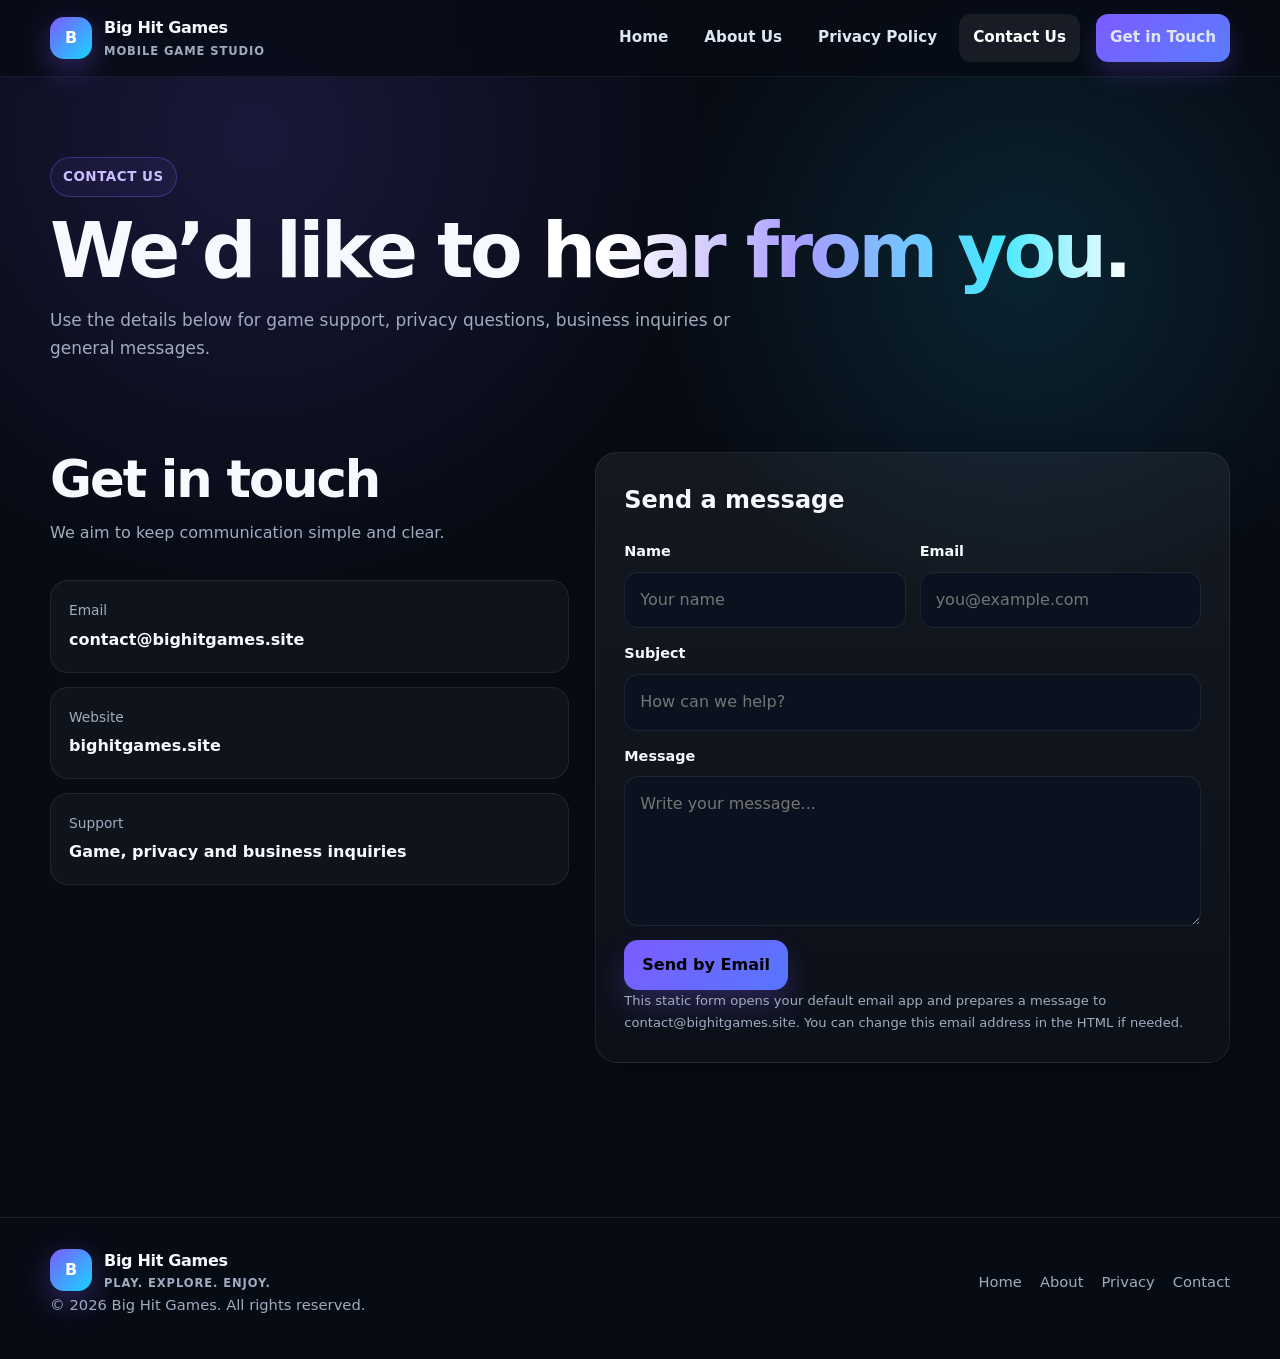
==== contact/index.html @ e3ad35cf "Add files via upload" ====
<!doctype html>
<html lang="en">
<head>
<meta charset="utf-8">
<meta name="viewport" content="width=device-width,initial-scale=1">
<title>Contact Us | Big Hit Games</title>
<meta name="description" content="Contact Big Hit Games for game support, privacy questions, business inquiries and general messages.">
<meta name="theme-color" content="#070b14">
<link rel="icon" href="/assets/img/favicon.svg" type="image/svg+xml">
<meta property="og:title" content="Contact Us | Big Hit Games">
<meta property="og:description" content="Contact Big Hit Games for game support, privacy questions, business inquiries and general messages.">
<meta property="og:type" content="website">
<meta property="og:url" content="https://bighitgames.site/">
<link rel="canonical" href="https://bighitgames.site/">
<link rel="stylesheet" href="/assets/css/style.css">
</head>
<body>

<header class="site-header">
  <div class="container nav">
    <a href="/" class="brand" aria-label="Big Hit Games Home">
      <span class="brand-mark">B</span>
      <span>Big Hit Games<small>Mobile Game Studio</small></span>
    </a>
    <button class="menu-btn" aria-label="Open navigation" data-menu-btn>
      <svg viewBox="0 0 24 24" fill="none" stroke="currentColor" stroke-width="2"><path d="M4 6h16M4 12h16M4 18h16"/></svg>
    </button>
    <nav class="nav-links" data-nav-links aria-label="Primary">
      <a href="/">Home</a>
      <a href="/about/">About Us</a>
      <a href="/privacypolicy/">Privacy Policy</a>
      <a href="/contact/" class="active">Contact Us</a>
      <a class="nav-cta" href="/contact/">Get in Touch</a>
    </nav>
  </div>
</header>
<main>

<section class="page-hero">
  <div class="container reveal">
    <span class="eyebrow">Contact Us</span>
    <h1>We’d like to <span class="gradient-text">hear from you.</span></h1>
    <p>Use the details below for game support, privacy questions, business inquiries or general messages.</p>
  </div>
</section>
<section class="section" style="padding-top:24px">
  <div class="container contact-grid">
    <div class="reveal">
      <div class="section-title"><h2>Get in touch</h2><p>We aim to keep communication simple and clear.</p></div>
      <div class="contact-list">
        <div class="contact-item"><span>Email</span><strong><a href="mailto:contact@bighitgames.site">contact@bighitgames.site</a></strong></div>
        <div class="contact-item"><span>Website</span><strong>bighitgames.site</strong></div>
        <div class="contact-item"><span>Support</span><strong>Game, privacy and business inquiries</strong></div>
      </div>
    </div>
    <div class="card form-card reveal">
      <h2 style="margin-top:0">Send a message</h2>
      <form data-contact-form>
        <div class="form-row">
          <div class="field"><label for="name">Name</label><input id="name" name="name" required placeholder="Your name"></div>
          <div class="field"><label for="email">Email</label><input id="email" type="email" name="email" required placeholder="you@example.com"></div>
        </div>
        <div class="field"><label for="subject">Subject</label><input id="subject" name="subject" required placeholder="How can we help?"></div>
        <div class="field"><label for="message">Message</label><textarea id="message" name="message" required placeholder="Write your message..."></textarea></div>
        <button class="btn btn-primary" type="submit" style="border:0;cursor:pointer">Send by Email</button>
        <p class="note">This static form opens your default email app and prepares a message to contact@bighitgames.site. You can change this email address in the HTML if needed.</p>
      </form>
    </div>
  </div>
</section>

</main>

<footer class="footer">
  <div class="container footer-inner">
    <div>
      <div class="brand"><span class="brand-mark">B</span><span>Big Hit Games<small>Play. Explore. Enjoy.</small></span></div>
      <div class="copyright">© <span data-year></span> Big Hit Games. All rights reserved.</div>
    </div>
    <div class="footer-links">
      <a href="/">Home</a>
      <a href="/about/">About</a>
      <a href="/privacypolicy/">Privacy</a>
      <a href="/contact/">Contact</a>
    </div>
  </div>
</footer>
<script src="/assets/js/main.js"></script>

</body>
</html>
---- assets/css/style.css ----
:root{
  --bg:#070b14;
  --bg-soft:#0d1424;
  --panel:#101a2e;
  --panel-2:#13213a;
  --text:#f7f9ff;
  --muted:#9facbf;
  --brand:#7c5cff;
  --brand-2:#17d5ff;
  --accent:#ff4ecd;
  --line:rgba(255,255,255,.08);
  --shadow:0 24px 60px rgba(0,0,0,.35);
  --radius:22px;
  --max:1180px;
}
*{box-sizing:border-box}
html{scroll-behavior:smooth}
body{
  margin:0;
  color:var(--text);
  background:
    radial-gradient(circle at 20% 10%, rgba(124,92,255,.16), transparent 28%),
    radial-gradient(circle at 80% 20%, rgba(23,213,255,.12), transparent 24%),
    var(--bg);
  font-family:Inter,ui-sans-serif,system-ui,-apple-system,BlinkMacSystemFont,"Segoe UI",sans-serif;
  line-height:1.65;
  overflow-x:hidden;
}
a{color:inherit;text-decoration:none}
img{max-width:100%;display:block}
button,input,textarea{font:inherit}
.container{width:min(var(--max),calc(100% - 40px));margin-inline:auto}
.site-header{
  position:sticky;top:0;z-index:100;
  background:rgba(7,11,20,.78);
  backdrop-filter:blur(18px);
  border-bottom:1px solid rgba(255,255,255,.06);
}
.nav{
  min-height:76px;display:flex;align-items:center;justify-content:space-between;gap:24px;
}
.brand{display:flex;align-items:center;gap:12px;font-weight:800;letter-spacing:-.02em}
.brand-mark{
  width:42px;height:42px;border-radius:14px;display:grid;place-items:center;
  background:linear-gradient(135deg,var(--brand),var(--brand-2));
  box-shadow:0 10px 30px rgba(124,92,255,.35);
  font-weight:900;color:white;
}
.brand span small{display:block;color:var(--muted);font-size:.72rem;font-weight:600;letter-spacing:.08em;text-transform:uppercase}
.nav-links{display:flex;align-items:center;gap:8px}
.nav-links a{
  padding:11px 14px;border-radius:12px;color:#dfe6f3;font-weight:650;font-size:.95rem;
  transition:.2s ease;
}
.nav-links a:hover,.nav-links a.active{background:rgba(255,255,255,.07);color:white}
.nav-cta{
  margin-left:8px!important;
  background:linear-gradient(135deg,var(--brand),#5a7cff)!important;
  box-shadow:0 12px 26px rgba(124,92,255,.22);
}
.menu-btn{display:none;border:0;background:transparent;color:white;padding:8px;cursor:pointer}
.menu-btn svg{width:28px;height:28px}
.hero{
  padding:92px 0 72px;
  position:relative;
}
.hero-grid{display:grid;grid-template-columns:1.1fr .9fr;gap:48px;align-items:center}
.eyebrow{
  display:inline-flex;gap:8px;align-items:center;
  padding:8px 12px;border:1px solid rgba(124,92,255,.35);
  border-radius:999px;background:rgba(124,92,255,.08);
  color:#c9beff;font-size:.84rem;font-weight:800;letter-spacing:.04em;text-transform:uppercase;
}
.hero h1{
  font-size:clamp(3rem,7vw,6.4rem);line-height:.95;letter-spacing:-.06em;
  margin:22px 0 22px;max-width:900px;
}
.gradient-text{
  background:linear-gradient(90deg,#fff 12%,#a99cff 44%,#45e7ff 78%,#fff);
  -webkit-background-clip:text;background-clip:text;color:transparent;
}
.hero p{font-size:1.08rem;color:var(--muted);max-width:660px;margin:0 0 30px}
.hero-actions{display:flex;gap:14px;flex-wrap:wrap}
.btn{
  display:inline-flex;align-items:center;justify-content:center;gap:10px;
  min-height:50px;padding:0 18px;border-radius:14px;font-weight:800;
  transition:transform .2s ease,box-shadow .2s ease,background .2s ease;
}
.btn:hover{transform:translateY(-2px)}
.btn-primary{background:linear-gradient(135deg,var(--brand),#5676ff);box-shadow:0 16px 30px rgba(124,92,255,.24)}
.btn-secondary{border:1px solid var(--line);background:rgba(255,255,255,.04);color:#eaf0fb}
.hero-card{
  position:relative;min-height:430px;padding:26px;border:1px solid var(--line);border-radius:34px;
  background:linear-gradient(180deg,rgba(255,255,255,.075),rgba(255,255,255,.03));
  box-shadow:var(--shadow);overflow:hidden;
}
.hero-card:before,.hero-card:after{
  content:"";position:absolute;border-radius:999px;filter:blur(4px)
}
.hero-card:before{width:230px;height:230px;background:rgba(124,92,255,.28);right:-80px;top:-70px}
.hero-card:after{width:180px;height:180px;background:rgba(23,213,255,.2);left:-70px;bottom:-60px}
.game-window{
  position:relative;z-index:2;height:100%;min-height:378px;border-radius:24px;padding:20px;
  background:
    linear-gradient(rgba(6,10,18,.12),rgba(6,10,18,.72)),
    linear-gradient(135deg,#253962 0%,#121c33 42%,#32194f 100%);
  border:1px solid rgba(255,255,255,.1);
  display:flex;flex-direction:column;justify-content:space-between;
}
.window-top{display:flex;justify-content:space-between;align-items:center}
.status-dot{width:9px;height:9px;border-radius:99px;background:#55f08a;box-shadow:0 0 16px #55f08a}
.game-scene{display:grid;grid-template-columns:1fr 1fr;gap:12px}
.game-tile{
  min-height:105px;border-radius:18px;padding:16px;background:rgba(255,255,255,.08);
  border:1px solid rgba(255,255,255,.09);backdrop-filter:blur(10px)
}
.game-tile strong{display:block;font-size:1.2rem}
.game-tile span{color:#c4cede;font-size:.86rem}
.window-footer{display:flex;justify-content:space-between;align-items:center;color:#c4cede;font-size:.86rem}
.section{padding:84px 0}
.section-title{max-width:720px;margin-bottom:34px}
.section-title h2{font-size:clamp(2rem,4vw,3.4rem);line-height:1.06;letter-spacing:-.04em;margin:0 0 14px}
.section-title p{color:var(--muted);margin:0}
.grid-3{display:grid;grid-template-columns:repeat(3,1fr);gap:20px}
.card{
  padding:26px;border:1px solid var(--line);border-radius:var(--radius);
  background:linear-gradient(180deg,rgba(255,255,255,.055),rgba(255,255,255,.025));
  box-shadow:0 18px 40px rgba(0,0,0,.16);
}
.icon-box{
  width:46px;height:46px;border-radius:14px;display:grid;place-items:center;margin-bottom:18px;
  background:linear-gradient(135deg,rgba(124,92,255,.24),rgba(23,213,255,.18));
  border:1px solid rgba(255,255,255,.09)
}
.card h3{margin:0 0 10px;font-size:1.2rem}
.card p{margin:0;color:var(--muted)}
.stat-band{
  display:grid;grid-template-columns:repeat(3,1fr);gap:1px;background:var(--line);
  border:1px solid var(--line);border-radius:24px;overflow:hidden
}
.stat{background:var(--bg-soft);padding:28px}
.stat strong{display:block;font-size:2rem;letter-spacing:-.03em}
.stat span{color:var(--muted);font-size:.93rem}
.page-hero{padding:80px 0 48px}
.page-hero h1{font-size:clamp(2.6rem,6vw,5rem);line-height:1;letter-spacing:-.05em;margin:16px 0}
.page-hero p{max-width:720px;color:var(--muted);font-size:1.06rem}
.content-layout{display:grid;grid-template-columns:minmax(0,1fr) 300px;gap:26px;align-items:start}
.prose{
  padding:30px;border:1px solid var(--line);border-radius:24px;background:rgba(255,255,255,.03)
}
.prose h2{margin-top:32px;line-height:1.2}
.prose h2:first-child{margin-top:0}
.prose h3{margin-top:24px}
.prose p,.prose li{color:#b9c5d6}
.prose a{color:#8bdfff;text-decoration:underline;text-underline-offset:3px}
.prose ul{padding-left:20px}
.side-card{position:sticky;top:100px}
.contact-grid{display:grid;grid-template-columns:.9fr 1.1fr;gap:26px}
.contact-list{display:grid;gap:14px}
.contact-item{padding:18px;border-radius:18px;border:1px solid var(--line);background:rgba(255,255,255,.035)}
.contact-item span{display:block;color:var(--muted);font-size:.86rem}
.contact-item strong{display:block;margin-top:5px}
.form-card{padding:28px}
.form-row{display:grid;grid-template-columns:1fr 1fr;gap:14px}
.field{display:grid;gap:8px;margin-bottom:14px}
.field label{font-size:.9rem;font-weight:750}
.field input,.field textarea{
  width:100%;border:1px solid var(--line);border-radius:14px;background:#0a1220;
  color:white;padding:14px 15px;outline:none;transition:.2s;border-color:.2s
}
.field input:focus,.field textarea:focus{border-color:rgba(124,92,255,.7);box-shadow:0 0 0 4px rgba(124,92,255,.08)}
.field textarea{min-height:150px;resize:vertical}
.note{font-size:.82rem;color:var(--muted);margin-top:12px}
.cta{
  display:flex;align-items:center;justify-content:space-between;gap:24px;
  padding:34px;border-radius:26px;border:1px solid var(--line);
  background:linear-gradient(135deg,rgba(124,92,255,.12),rgba(23,213,255,.07));
}
.cta h2{margin:0 0 8px;line-height:1.12}
.cta p{margin:0;color:var(--muted)}
.footer{padding:30px 0 42px;border-top:1px solid var(--line);margin-top:70px}
.footer-inner{display:flex;justify-content:space-between;gap:30px;align-items:center}
.footer-links{display:flex;gap:18px;flex-wrap:wrap;color:var(--muted);font-size:.92rem}
.copyright{color:var(--muted);font-size:.92rem}
.reveal{opacity:0;transform:translateY(18px);transition:opacity .6s ease,transform .6s ease}
.reveal.visible{opacity:1;transform:none}
@media(max-width:900px){
  .hero{padding-top:68px}
  .hero-grid,.contact-grid,.content-layout{grid-template-columns:1fr}
  .hero-card{min-height:360px}
  .grid-3{grid-template-columns:1fr}
  .stat-band{grid-template-columns:1fr}
  .side-card{position:static}
  .nav-links{
    display:none;position:absolute;top:76px;left:20px;right:20px;flex-direction:column;align-items:stretch;
    background:#0b1322;border:1px solid var(--line);border-radius:18px;padding:10px;box-shadow:var(--shadow)
  }
  .nav-links.open{display:flex}
  .menu-btn{display:block}
  .nav-cta{margin-left:0!important}
}
@media(max-width:640px){
  .container{width:min(var(--max),calc(100% - 28px))}
  .hero h1{font-size:3.3rem}
  .section{padding:64px 0}
  .form-row{grid-template-columns:1fr}
  .cta,.footer-inner{flex-direction:column;align-items:flex-start}
  .game-scene{grid-template-columns:1fr}
}
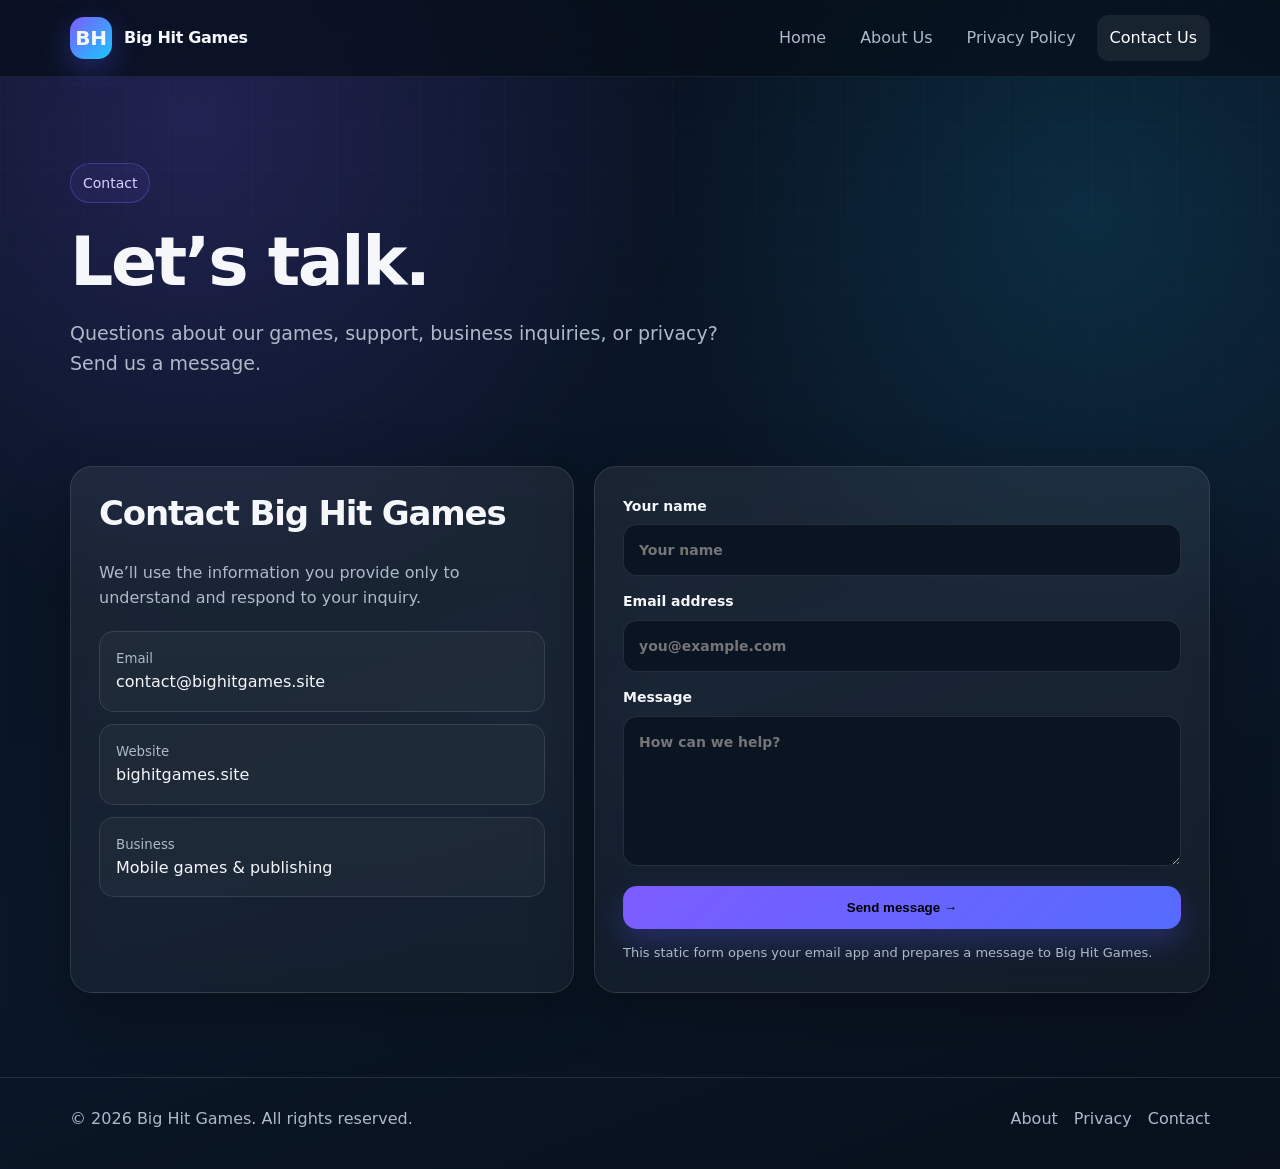
==== commit 77908bd0: "Add files via upload" ====
--- a/contact/index.html
+++ b/contact/index.html
@@ -1,91 +1,71 @@
 <!doctype html>
 <html lang="en">
 <head>
-<meta charset="utf-8">
-<meta name="viewport" content="width=device-width,initial-scale=1">
-<title>Contact Us | Big Hit Games</title>
-<meta name="description" content="Contact Big Hit Games for game support, privacy questions, business inquiries and general messages.">
-<meta name="theme-color" content="#070b14">
-<link rel="icon" href="/assets/img/favicon.svg" type="image/svg+xml">
-<meta property="og:title" content="Contact Us | Big Hit Games">
-<meta property="og:description" content="Contact Big Hit Games for game support, privacy questions, business inquiries and general messages.">
-<meta property="og:type" content="website">
-<meta property="og:url" content="https://bighitgames.site/">
-<link rel="canonical" href="https://bighitgames.site/">
-<link rel="stylesheet" href="/assets/css/style.css">
+  <meta charset="utf-8">
+  <meta name="viewport" content="width=device-width,initial-scale=1">
+  <title>Contact Us | Big Hit Games</title>
+  <meta name="description" content="Contact Big Hit Games for support, business inquiries, and privacy questions.">
+  <meta name="theme-color" content="#07111f">
+  <link rel="icon" href="../assets/favicon.svg" type="image/svg+xml">
+  <link rel="stylesheet" href="../assets/style.css">
 </head>
 <body>
 
-<header class="site-header">
+<div class="nav-wrap">
   <div class="container nav">
-    <a href="/" class="brand" aria-label="Big Hit Games Home">
-      <span class="brand-mark">B</span>
-      <span>Big Hit Games<small>Mobile Game Studio</small></span>
+    <a class="brand" href="../">
+      <span class="logo">BH</span><span>Big Hit Games</span>
     </a>
-    <button class="menu-btn" aria-label="Open navigation" data-menu-btn>
-      <svg viewBox="0 0 24 24" fill="none" stroke="currentColor" stroke-width="2"><path d="M4 6h16M4 12h16M4 18h16"/></svg>
-    </button>
-    <nav class="nav-links" data-nav-links aria-label="Primary">
-      <a href="/">Home</a>
-      <a href="/about/">About Us</a>
-      <a href="/privacypolicy/">Privacy Policy</a>
-      <a href="/contact/" class="active">Contact Us</a>
-      <a class="nav-cta" href="/contact/">Get in Touch</a>
+    <button class="menu-btn" aria-label="Toggle navigation">☰</button>
+    <nav class="nav-links">
+      <a class="" href="../">Home</a><a class="" href="../about/">About Us</a><a class="" href="../privacypolicy/">Privacy Policy</a><a class="active" href="../contact/">Contact Us</a>
     </nav>
   </div>
-</header>
+</div>
+
 <main>
-
-<section class="page-hero">
-  <div class="container reveal">
-    <span class="eyebrow">Contact Us</span>
-    <h1>We’d like to <span class="gradient-text">hear from you.</span></h1>
-    <p>Use the details below for game support, privacy questions, business inquiries or general messages.</p>
-  </div>
-</section>
-<section class="section" style="padding-top:24px">
-  <div class="container contact-grid">
-    <div class="reveal">
-      <div class="section-title"><h2>Get in touch</h2><p>We aim to keep communication simple and clear.</p></div>
-      <div class="contact-list">
-        <div class="contact-item"><span>Email</span><strong><a href="mailto:contact@bighitgames.site">contact@bighitgames.site</a></strong></div>
-        <div class="contact-item"><span>Website</span><strong>bighitgames.site</strong></div>
-        <div class="contact-item"><span>Support</span><strong>Game, privacy and business inquiries</strong></div>
+  <section class="page-hero">
+    <div class="container reveal">
+      <span class="eyebrow">Contact</span>
+      <h1>Let’s talk.</h1>
+      <p class="lead">Questions about our games, support, business inquiries, or privacy? Send us a message.</p>
+    </div>
+  </section>
+  <section class="content">
+    <div class="container contact-grid">
+      <div class="card contact-card reveal">
+        <h2 style="font-size:34px">Contact Big Hit Games</h2>
+        <p class="muted">We’ll use the information you provide only to understand and respond to your inquiry.</p>
+        <div class="contact-list">
+          <div class="contact-item"><small>Email</small><a href="mailto:contact@bighitgames.site">contact@bighitgames.site</a></div>
+          <div class="contact-item"><small>Website</small><span>bighitgames.site</span></div>
+          <div class="contact-item"><small>Business</small><span>Mobile games & publishing</span></div>
+        </div>
+      </div>
+      <div class="card contact-card reveal">
+        <form class="form" data-mailto>
+          <label>Your name<input name="name" required placeholder="Your name"></label>
+          <label>Email address<input name="email" type="email" required placeholder="you@example.com"></label>
+          <label>Message<textarea name="message" required placeholder="How can we help?"></textarea></label>
+          <button class="btn btn-primary" type="submit">Send message →</button>
+          <div class="note">This static form opens your email app and prepares a message to Big Hit Games.</div>
+        </form>
       </div>
     </div>
-    <div class="card form-card reveal">
-      <h2 style="margin-top:0">Send a message</h2>
-      <form data-contact-form>
-        <div class="form-row">
-          <div class="field"><label for="name">Name</label><input id="name" name="name" required placeholder="Your name"></div>
-          <div class="field"><label for="email">Email</label><input id="email" type="email" name="email" required placeholder="you@example.com"></div>
-        </div>
-        <div class="field"><label for="subject">Subject</label><input id="subject" name="subject" required placeholder="How can we help?"></div>
-        <div class="field"><label for="message">Message</label><textarea id="message" name="message" required placeholder="Write your message..."></textarea></div>
-        <button class="btn btn-primary" type="submit" style="border:0;cursor:pointer">Send by Email</button>
-        <p class="note">This static form opens your default email app and prepares a message to contact@bighitgames.site. You can change this email address in the HTML if needed.</p>
-      </form>
-    </div>
-  </div>
-</section>
-
+  </section>
 </main>
 
+
 <footer class="footer">
-  <div class="container footer-inner">
-    <div>
-      <div class="brand"><span class="brand-mark">B</span><span>Big Hit Games<small>Play. Explore. Enjoy.</small></span></div>
-      <div class="copyright">© <span data-year></span> Big Hit Games. All rights reserved.</div>
-    </div>
+  <div class="container footer-row">
+    <div>© 2026 Big Hit Games. All rights reserved.</div>
     <div class="footer-links">
-      <a href="/">Home</a>
-      <a href="/about/">About</a>
-      <a href="/privacypolicy/">Privacy</a>
-      <a href="/contact/">Contact</a>
+      <a href="../about/">About</a>
+      <a href="../privacypolicy/">Privacy</a>
+      <a href="../contact/">Contact</a>
     </div>
   </div>
 </footer>
-<script src="/assets/js/main.js"></script>
-
+<script src="../assets/script.js"></script>
 </body>
 </html>
--- a/assets/style.css
+++ b/assets/style.css
@@ -0,0 +1,168 @@
+
+:root{
+  --bg:#07111f;
+  --bg2:#0b1728;
+  --card:rgba(255,255,255,.07);
+  --card2:rgba(255,255,255,.045);
+  --line:rgba(255,255,255,.11);
+  --text:#f5f7fb;
+  --muted:#aeb9c9;
+  --accent:#7c5cff;
+  --accent2:#18c8ff;
+  --success:#45e0a8;
+  --shadow:0 18px 60px rgba(0,0,0,.28);
+  --radius:22px;
+}
+*{box-sizing:border-box}
+html{scroll-behavior:smooth}
+body{
+  margin:0;
+  font-family:Inter,ui-sans-serif,system-ui,-apple-system,BlinkMacSystemFont,"Segoe UI",sans-serif;
+  color:var(--text);
+  background:
+    radial-gradient(circle at 15% 10%, rgba(124,92,255,.22), transparent 33%),
+    radial-gradient(circle at 85% 18%, rgba(24,200,255,.13), transparent 30%),
+    linear-gradient(160deg,var(--bg),var(--bg2) 58%,#07101c);
+  min-height:100vh;
+  line-height:1.6;
+  overflow-x:hidden;
+}
+body::before{
+  content:"";
+  position:fixed; inset:0;
+  pointer-events:none;
+  background-image:linear-gradient(rgba(255,255,255,.018) 1px,transparent 1px),
+                   linear-gradient(90deg,rgba(255,255,255,.018) 1px,transparent 1px);
+  background-size:42px 42px;
+  mask-image:linear-gradient(to bottom,black,transparent 80%);
+}
+a{color:inherit;text-decoration:none}
+img{max-width:100%}
+.container{width:min(1140px,calc(100% - 40px));margin:auto}
+.nav-wrap{
+  position:sticky;top:0;z-index:50;
+  backdrop-filter:blur(16px);
+  background:rgba(6,14,25,.72);
+  border-bottom:1px solid rgba(255,255,255,.07);
+}
+.nav{height:76px;display:flex;align-items:center;justify-content:space-between}
+.brand{display:flex;align-items:center;gap:12px;font-weight:800;letter-spacing:-.02em}
+.logo{
+  width:42px;height:42px;border-radius:14px;display:grid;place-items:center;
+  background:linear-gradient(135deg,var(--accent),var(--accent2));
+  box-shadow:0 10px 30px rgba(90,91,255,.32);font-size:20px;font-weight:900
+}
+.nav-links{display:flex;align-items:center;gap:8px}
+.nav-links a{padding:10px 13px;color:var(--muted);border-radius:12px;transition:.2s}
+.nav-links a:hover,.nav-links a.active{color:#fff;background:rgba(255,255,255,.07)}
+.menu-btn{
+  display:none;width:44px;height:44px;border:1px solid var(--line);border-radius:12px;
+  background:rgba(255,255,255,.05);color:white;font-size:20px
+}
+.hero{padding:96px 0 72px}
+.hero-grid{display:grid;grid-template-columns:1.1fr .9fr;gap:50px;align-items:center}
+.eyebrow{
+  display:inline-flex;align-items:center;gap:9px;padding:8px 12px;
+  border:1px solid rgba(124,92,255,.35);border-radius:999px;
+  background:rgba(124,92,255,.08);color:#d9d2ff;font-size:14px
+}
+.dot{width:8px;height:8px;border-radius:50%;background:var(--success);box-shadow:0 0 0 5px rgba(69,224,168,.12)}
+h1,h2,h3{line-height:1.08;letter-spacing:-.035em;margin-top:0}
+h1{font-size:clamp(48px,7vw,84px);margin:22px 0 22px}
+h2{font-size:clamp(34px,4vw,50px)}
+h3{font-size:22px}
+.gradient-text{
+  background:linear-gradient(90deg,#fff 5%,#b9a8ff 50%,#74e2ff);
+  -webkit-background-clip:text;background-clip:text;color:transparent
+}
+.lead{font-size:19px;color:var(--muted);max-width:700px}
+.actions{display:flex;gap:12px;flex-wrap:wrap;margin-top:30px}
+.btn{
+  display:inline-flex;align-items:center;justify-content:center;gap:8px;
+  padding:13px 18px;border-radius:14px;border:1px solid transparent;
+  font-weight:700;transition:.2s;cursor:pointer
+}
+.btn-primary{background:linear-gradient(135deg,var(--accent),#556bff);box-shadow:0 12px 30px rgba(87,86,255,.28)}
+.btn-primary:hover{transform:translateY(-2px)}
+.btn-secondary{border-color:var(--line);background:rgba(255,255,255,.045);color:#e8edf5}
+.btn-secondary:hover{background:rgba(255,255,255,.08)}
+.hero-card,.card{
+  border:1px solid var(--line);background:linear-gradient(180deg,var(--card),var(--card2));
+  border-radius:var(--radius);box-shadow:var(--shadow);backdrop-filter:blur(12px)
+}
+.hero-card{padding:28px;position:relative;overflow:hidden;min-height:390px}
+.hero-card::after{
+  content:"";position:absolute;width:250px;height:250px;border-radius:50%;
+  background:rgba(24,200,255,.12);filter:blur(15px);right:-90px;bottom:-90px
+}
+.game-window{border:1px solid var(--line);border-radius:18px;overflow:hidden;background:#08111f}
+.window-top{height:44px;display:flex;align-items:center;gap:7px;padding:0 15px;border-bottom:1px solid var(--line)}
+.window-top i{display:block;width:9px;height:9px;border-radius:50%;background:rgba(255,255,255,.25)}
+.window-body{padding:26px}
+.stat-grid{display:grid;grid-template-columns:repeat(2,1fr);gap:14px;margin-top:18px}
+.stat{padding:18px;border:1px solid var(--line);border-radius:16px;background:rgba(255,255,255,.035)}
+.stat strong{display:block;font-size:24px}
+.stat span{font-size:13px;color:var(--muted)}
+.section{padding:78px 0}
+.section-heading{max-width:760px;margin-bottom:32px}
+.section-heading p{color:var(--muted)}
+.cards{display:grid;grid-template-columns:repeat(3,1fr);gap:18px}
+.card{padding:26px}
+.icon{
+  width:48px;height:48px;border-radius:15px;display:grid;place-items:center;
+  background:linear-gradient(135deg,rgba(124,92,255,.18),rgba(24,200,255,.13));
+  border:1px solid rgba(255,255,255,.1);font-size:22px;margin-bottom:18px
+}
+.card p,.muted{color:var(--muted)}
+.band{
+  margin:36px 0 0;padding:28px;border:1px solid var(--line);border-radius:24px;
+  background:linear-gradient(100deg,rgba(124,92,255,.13),rgba(24,200,255,.07))
+}
+.page-hero{padding:86px 0 44px}
+.page-hero h1{font-size:clamp(42px,6vw,68px);margin-bottom:18px}
+.content{padding:24px 0 84px}
+.prose{max-width:850px}
+.prose h2{font-size:28px;margin-top:38px}
+.prose h3{margin-top:26px}
+.prose p,.prose li{color:#c2cad7}
+.prose a{color:#9bdfff;text-decoration:underline}
+.contact-grid{display:grid;grid-template-columns:.9fr 1.1fr;gap:20px}
+.contact-card{padding:28px}
+.contact-list{display:grid;gap:12px;margin-top:20px}
+.contact-item{padding:16px;border:1px solid var(--line);border-radius:15px;background:rgba(255,255,255,.03)}
+.contact-item small{display:block;color:var(--muted)}
+.form{display:grid;gap:14px}
+label{font-weight:650;font-size:14px}
+input,textarea{
+  width:100%;margin-top:7px;background:#0a1422;color:white;border:1px solid var(--line);
+  border-radius:14px;padding:14px 15px;outline:none;font:inherit
+}
+input:focus,textarea:focus{border-color:rgba(124,92,255,.8);box-shadow:0 0 0 4px rgba(124,92,255,.1)}
+textarea{min-height:150px;resize:vertical}
+.note{font-size:13px;color:var(--muted)}
+.footer{border-top:1px solid var(--line);padding:28px 0 38px;color:var(--muted)}
+.footer-row{display:flex;justify-content:space-between;gap:20px;align-items:center}
+.footer-links{display:flex;gap:16px;flex-wrap:wrap}
+.reveal{opacity:0;transform:translateY(12px);transition:.55s ease}
+.reveal.visible{opacity:1;transform:none}
+@media(max-width:860px){
+  .hero-grid,.contact-grid{grid-template-columns:1fr}
+  .cards{grid-template-columns:1fr}
+  .hero{padding-top:70px}
+  .menu-btn{display:block}
+  .nav-links{
+    position:absolute;top:76px;left:20px;right:20px;display:none;flex-direction:column;align-items:stretch;
+    background:#0a1422;border:1px solid var(--line);padding:10px;border-radius:16px;box-shadow:var(--shadow)
+  }
+  .nav-links.open{display:flex}
+  .nav-links a{padding:12px}
+}
+@media(max-width:560px){
+  .container{width:min(100% - 28px,1140px)}
+  .hero{padding:56px 0 46px}
+  h1{font-size:46px}
+  .hero-card{padding:18px;min-height:unset}
+  .stat-grid{grid-template-columns:1fr}
+  .section{padding:58px 0}
+  .footer-row{flex-direction:column;align-items:flex-start}
+}
